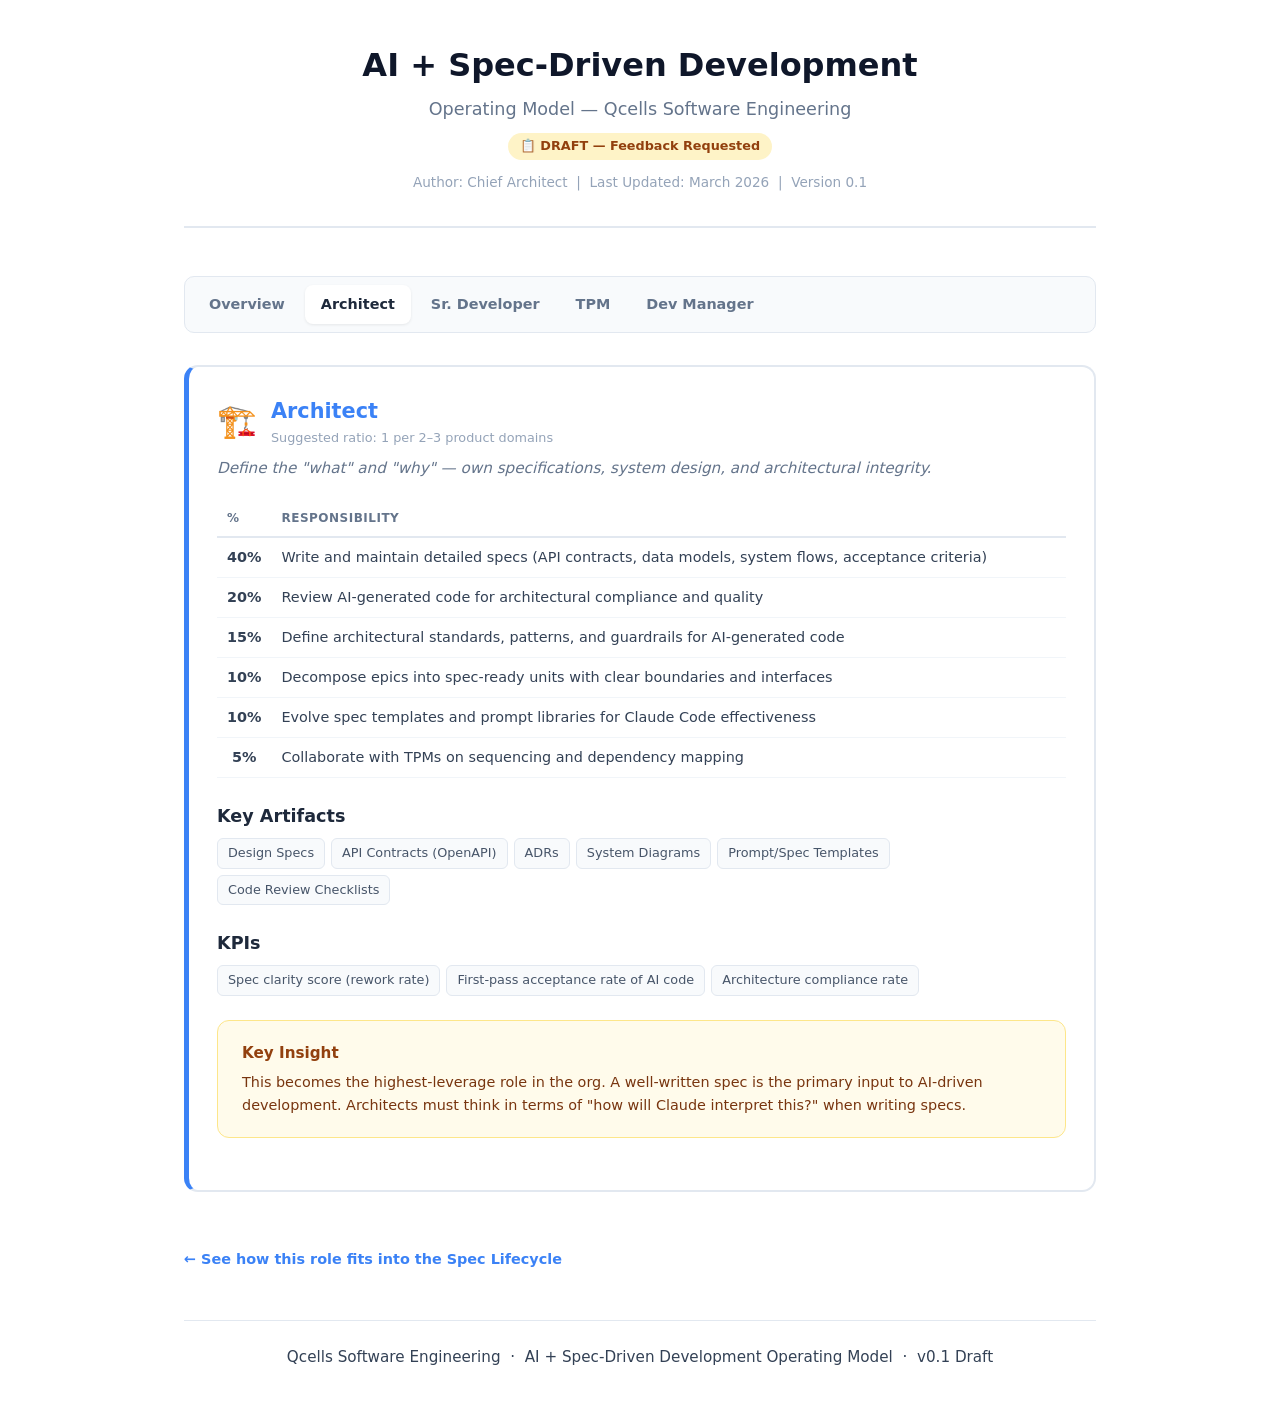
==== architect.html @ 60e292a3 "Split single-page site into multi-page navigation Replace the long-scrolling single page with an ove" ====
<!DOCTYPE html>
<html lang="en">
<head>
<meta charset="UTF-8">
<meta name="viewport" content="width=device-width, initial-scale=1.0">
<title>Architect — AI + SDD Operating Model — Qcells</title>
<link rel="stylesheet" href="styles.css">
</head>
<body>
<div class="container">

<header>
  <h1>AI + Spec-Driven Development</h1>
  <div class="subtitle">Operating Model — Qcells Software Engineering</div>
  <div class="status-badge">📋 DRAFT — Feedback Requested</div>
  <div class="meta">Author: Chief Architect &nbsp;|&nbsp; Last Updated: March 2026 &nbsp;|&nbsp; Version 0.1</div>
</header>

<nav class="site-nav">
  <a href="index.html" class="nav-link">Overview</a>
  <a href="architect.html" class="nav-link active">Architect</a>
  <a href="senior-developer.html" class="nav-link">Sr. Developer</a>
  <a href="tpm.html" class="nav-link">TPM</a>
  <a href="dev-manager.html" class="nav-link">Dev Manager</a>
</nav>

<div class="role-card architect">
  <div class="role-header">
    <span class="role-icon">🏗️</span>
    <div><div class="role-title">Architect</div><div class="role-ratio">Suggested ratio: 1 per 2–3 product domains</div></div>
  </div>
  <div class="role-mission">Define the "what" and "why" — own specifications, system design, and architectural integrity.</div>
  <table>
    <thead><tr><th>%</th><th>Responsibility</th></tr></thead>
    <tbody>
      <tr><td>40%</td><td>Write and maintain detailed specs (API contracts, data models, system flows, acceptance criteria)</td></tr>
      <tr><td>20%</td><td>Review AI-generated code for architectural compliance and quality</td></tr>
      <tr><td>15%</td><td>Define architectural standards, patterns, and guardrails for AI-generated code</td></tr>
      <tr><td>10%</td><td>Decompose epics into spec-ready units with clear boundaries and interfaces</td></tr>
      <tr><td>10%</td><td>Evolve spec templates and prompt libraries for Claude Code effectiveness</td></tr>
      <tr><td>5%</td><td>Collaborate with TPMs on sequencing and dependency mapping</td></tr>
    </tbody>
  </table>
  <h3>Key Artifacts</h3>
  <div class="tags">
    <span class="tag">Design Specs</span><span class="tag">API Contracts (OpenAPI)</span><span class="tag">ADRs</span><span class="tag">System Diagrams</span><span class="tag">Prompt/Spec Templates</span><span class="tag">Code Review Checklists</span>
  </div>
  <h3>KPIs</h3>
  <div class="tags">
    <span class="tag">Spec clarity score (rework rate)</span><span class="tag">First-pass acceptance rate of AI code</span><span class="tag">Architecture compliance rate</span>
  </div>
  <div class="callout">
    <h4>Key Insight</h4>
    <p>This becomes the highest-leverage role in the org. A well-written spec is the primary input to AI-driven development. Architects must think in terms of "how will Claude interpret this?" when writing specs.</p>
  </div>
</div>

<a href="index.html#lifecycle" class="back-link">← See how this role fits into the Spec Lifecycle</a>

<footer>
  <p>Qcells Software Engineering &nbsp;·&nbsp; AI + Spec-Driven Development Operating Model &nbsp;·&nbsp; v0.1 Draft</p>
</footer>

</div>
</body>
</html>
---- styles.css ----
:root { --blue: #3B82F6; --purple: #8B5CF6; --amber: #F59E0B; --green: #10B981; --slate: #1E293B; --muted: #64748B; --light: #F8FAFC; --border: #E2E8F0; }
* { margin: 0; padding: 0; box-sizing: border-box; }
body { font-family: system-ui, -apple-system, 'Segoe UI', sans-serif; color: var(--slate); background: #fff; line-height: 1.6; }
.container { max-width: 960px; margin: 0 auto; padding: 40px 24px; }
header { text-align: center; margin-bottom: 48px; padding-bottom: 32px; border-bottom: 2px solid var(--border); }
header h1 { font-size: 2rem; font-weight: 800; color: #0F172A; margin-bottom: 4px; }
header .subtitle { font-size: 1.1rem; color: var(--muted); }
header .meta { font-size: 0.85rem; color: #94A3B8; margin-top: 12px; }
.status-badge { display: inline-block; background: #FEF3C7; color: #92400E; font-weight: 600; font-size: 0.8rem; padding: 3px 12px; border-radius: 20px; margin-top: 10px; }
h2 { font-size: 1.5rem; font-weight: 700; color: #0F172A; margin: 48px 0 8px; }
h2 .num { color: var(--muted); font-weight: 400; margin-right: 6px; }
h3 { font-size: 1.1rem; font-weight: 700; margin: 24px 0 8px; }
p, li { font-size: 0.95rem; color: #334155; }
.lead { font-size: 1.05rem; color: var(--muted); margin-bottom: 32px; }
.callout { background: #FFFBEB; border: 1px solid #FDE68A; border-radius: 12px; padding: 20px 24px; margin: 24px 0; }
.callout h4 { color: #92400E; font-size: 0.95rem; margin-bottom: 6px; }
.callout p { color: #78350F; font-size: 0.9rem; }

/* Navigation */
.site-nav { display: flex; flex-wrap: wrap; gap: 4px; margin-bottom: 32px; padding: 8px; background: var(--light); border-radius: 10px; border: 1px solid var(--border); }
.nav-link { padding: 8px 16px; border-radius: 8px; font-size: 0.9rem; font-weight: 600; color: var(--muted); text-decoration: none; transition: background 0.2s, color 0.2s; }
.nav-link:hover { background: #E2E8F0; color: var(--slate); }
.nav-link.active { background: #fff; color: var(--slate); box-shadow: 0 1px 3px rgba(0,0,0,0.08); }

/* Role Cards */
.role-card { border: 2px solid var(--border); border-radius: 14px; padding: 28px; margin-bottom: 24px; transition: border-color 0.2s; }
.role-card:hover { border-color: #CBD5E1; }
.role-header { display: flex; align-items: center; gap: 14px; margin-bottom: 6px; }
.role-icon { font-size: 2rem; }
.role-title { font-size: 1.3rem; font-weight: 700; }
.role-ratio { font-size: 0.8rem; color: #94A3B8; }
.role-mission { font-style: italic; color: var(--muted); margin: 8px 0 20px; font-size: 0.95rem; }
.role-card.architect { border-left: 5px solid var(--blue); }
.role-card.architect .role-title { color: var(--blue); }
.role-card.srdev { border-left: 5px solid var(--purple); }
.role-card.srdev .role-title { color: var(--purple); }
.role-card.tpm { border-left: 5px solid var(--amber); }
.role-card.tpm .role-title { color: var(--amber); }
.role-card.devmgr { border-left: 5px solid var(--green); }
.role-card.devmgr .role-title { color: var(--green); }

/* Role Summary Grid (overview page) */
.role-grid { display: grid; grid-template-columns: 1fr 1fr; gap: 16px; margin: 20px 0 40px; }
.role-summary { display: block; text-decoration: none; color: inherit; border: 2px solid var(--border); border-radius: 14px; padding: 24px; transition: border-color 0.2s, box-shadow 0.2s; }
.role-summary:hover { border-color: #CBD5E1; box-shadow: 0 2px 8px rgba(0,0,0,0.06); }
.role-summary.architect { border-left: 5px solid var(--blue); }
.role-summary.srdev { border-left: 5px solid var(--purple); }
.role-summary.tpm { border-left: 5px solid var(--amber); }
.role-summary.devmgr { border-left: 5px solid var(--green); }
.role-summary .role-mission { margin: 8px 0 12px; }
.role-link { font-size: 0.85rem; font-weight: 600; color: var(--blue); }
.role-summary.srdev .role-link { color: var(--purple); }
.role-summary.tpm .role-link { color: var(--amber); }
.role-summary.devmgr .role-link { color: var(--green); }

/* Allocation Table */
table { width: 100%; border-collapse: collapse; margin: 12px 0 20px; font-size: 0.9rem; }
th { text-align: left; font-weight: 700; color: var(--muted); text-transform: uppercase; font-size: 0.75rem; letter-spacing: 0.5px; padding: 8px 10px; border-bottom: 2px solid var(--border); }
td { padding: 8px 10px; border-bottom: 1px solid #F1F5F9; color: #334155; }
td:first-child { font-weight: 600; width: 50px; text-align: center; }
.bar-cell { position: relative; }
.bar { height: 6px; border-radius: 3px; position: absolute; bottom: 6px; left: 10px; opacity: 0.25; }
.architect .bar { background: var(--blue); }
.srdev .bar { background: var(--purple); }
.tpm .bar { background: var(--amber); }
.devmgr .bar { background: var(--green); }

/* Tags */
.tags { display: flex; flex-wrap: wrap; gap: 6px; margin: 8px 0; }
.tag { background: var(--light); border: 1px solid var(--border); border-radius: 6px; padding: 4px 10px; font-size: 0.8rem; color: #475569; }

/* Lifecycle */
.lifecycle { display: flex; flex-direction: column; gap: 0; margin: 20px 0; }
.phase { display: flex; align-items: stretch; }
.phase-num { width: 44px; display: flex; flex-direction: column; align-items: center; }
.phase-dot { width: 32px; height: 32px; border-radius: 50%; color: #fff; display: flex; align-items: center; justify-content: center; font-weight: 700; font-size: 0.85rem; flex-shrink: 0; }
.phase-line { width: 2px; flex: 1; background: var(--border); }
.phase-content { flex: 1; border: 1px solid var(--border); border-radius: 10px; padding: 14px 18px; margin: 0 0 8px 12px; }
.phase-content h4 { font-size: 1rem; font-weight: 700; margin-bottom: 2px; }
.phase-content .owner { font-size: 0.8rem; color: #94A3B8; font-weight: 600; }
.phase-content p { font-size: 0.88rem; color: var(--muted); margin-top: 4px; }

/* Exec Metrics */
.metrics-grid { display: grid; grid-template-columns: 1fr 1fr; gap: 14px; margin: 16px 0; }
.metric-card { background: var(--light); border-radius: 10px; padding: 16px; }
.metric-card h4 { font-size: 0.95rem; font-weight: 700; color: #334155; margin-bottom: 4px; }
.metric-card p { font-size: 0.85rem; color: var(--muted); }
.metric-card .target { font-size: 0.8rem; font-weight: 600; color: var(--blue); margin-top: 6px; }

/* Reporting Tiers */
.tier { display: flex; align-items: center; gap: 16px; padding: 16px; border-radius: 10px; background: var(--light); margin-bottom: 8px; }
.tier-label { min-width: 90px; }
.tier-label strong { display: block; font-size: 0.95rem; }
.tier-label span { font-size: 0.75rem; color: #94A3B8; }
.tier-desc { flex: 1; }
.tier-desc strong { font-size: 0.9rem; color: #334155; display: block; }
.tier-desc span { font-size: 0.85rem; color: var(--muted); }
.tier.strategic { border-left: 4px solid #EF4444; }
.tier.strategic .tier-label strong { color: #EF4444; }
.tier.tactical { border-left: 4px solid var(--amber); }
.tier.tactical .tier-label strong { color: var(--amber); }
.tier.operational { border-left: 4px solid var(--green); }
.tier.operational .tier-label strong { color: var(--green); }

/* Before/After */
.comparison { display: grid; grid-template-columns: 1fr 1fr; gap: 16px; margin: 16px 0; }
.compare-box { border-radius: 12px; padding: 20px; }
.compare-box.before { background: #FEF2F2; border: 1px solid #FECACA; }
.compare-box.before h4 { color: #991B1B; }
.compare-box.after { background: #ECFDF5; border: 1px solid #A7F3D0; }
.compare-box.after h4 { color: #065F46; }
.compare-box h4 { font-size: 1rem; margin-bottom: 8px; }
.compare-box p { font-size: 0.88rem; }

/* Feedback Section */
.feedback-section { background: #EFF6FF; border: 1px solid #BFDBFE; border-radius: 12px; padding: 24px; margin: 40px 0 0; }
.feedback-section h3 { color: #1E40AF; margin: 0 0 8px; }
.feedback-section p { color: #1E3A5F; font-size: 0.9rem; }
.feedback-section code { background: #DBEAFE; padding: 2px 6px; border-radius: 4px; font-size: 0.85rem; }

/* Back link */
.back-link { display: inline-block; margin-top: 32px; font-size: 0.9rem; font-weight: 600; color: var(--blue); text-decoration: none; }
.back-link:hover { text-decoration: underline; }

footer { text-align: center; margin-top: 48px; padding-top: 24px; border-top: 1px solid var(--border); color: #94A3B8; font-size: 0.8rem; }

@media (max-width: 640px) {
  .metrics-grid, .comparison, .role-grid { grid-template-columns: 1fr; }
  header h1 { font-size: 1.5rem; }
  .site-nav { gap: 2px; }
  .nav-link { padding: 6px 10px; font-size: 0.8rem; }
}
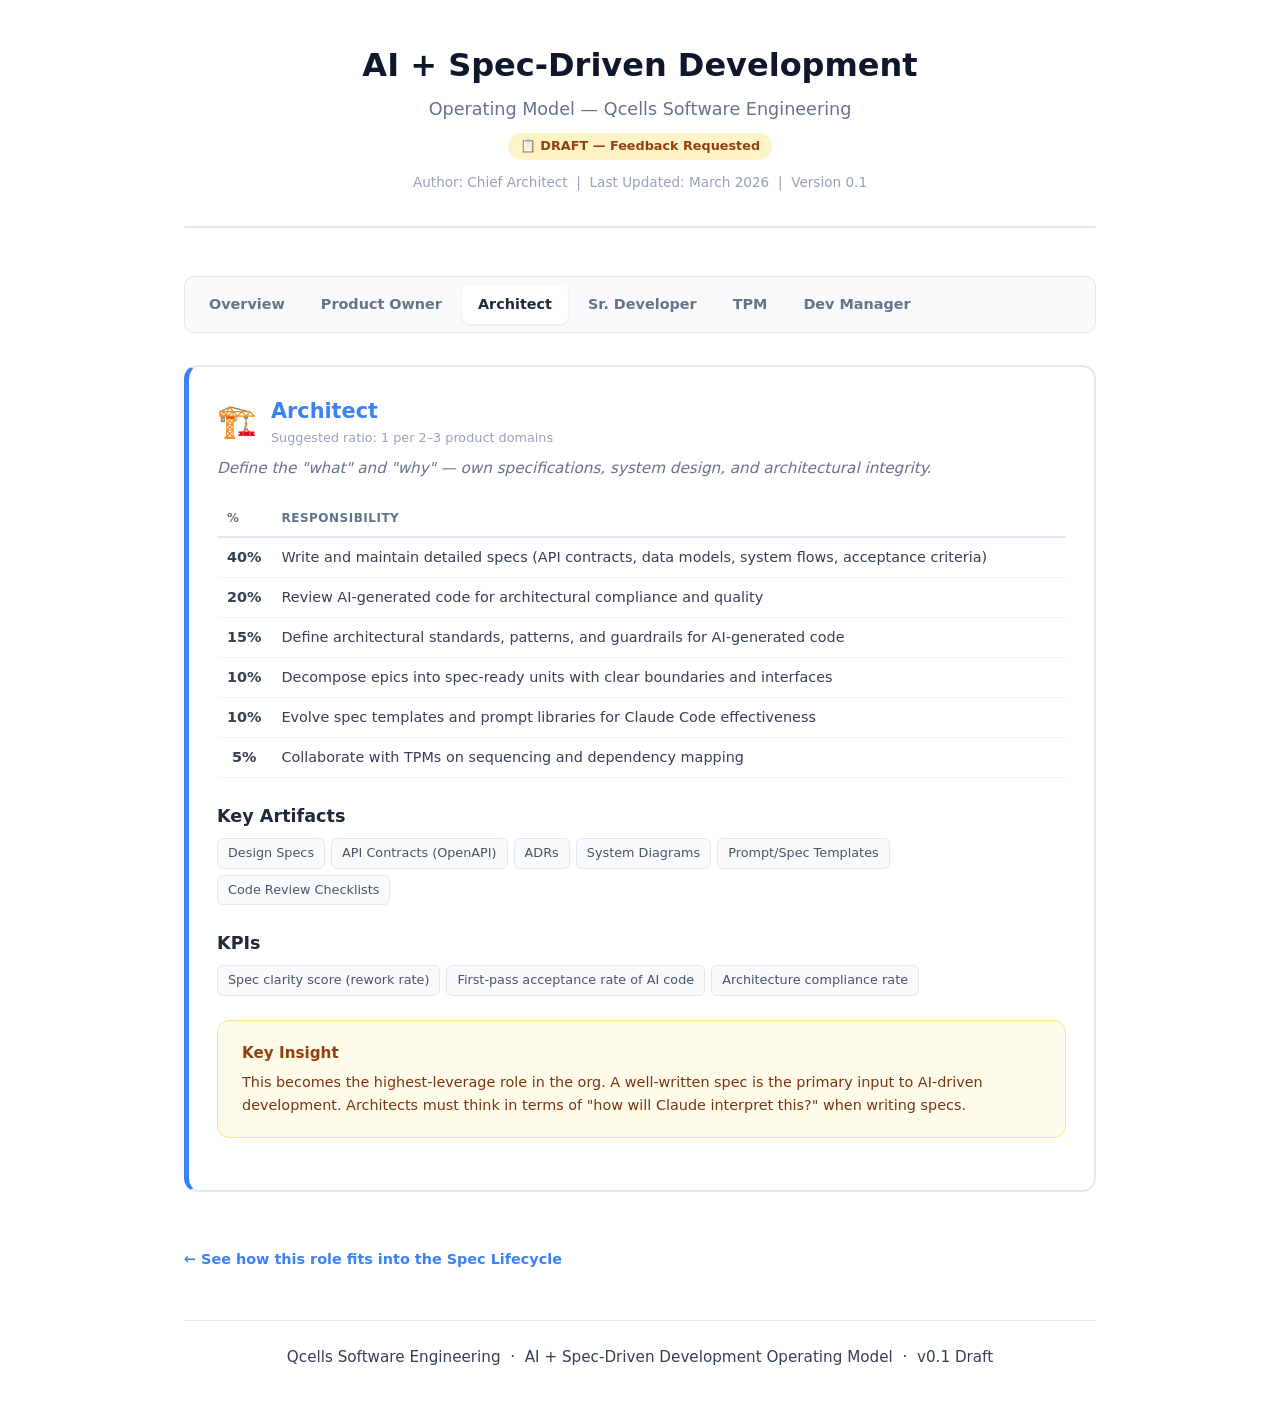
==== commit 8a935ca1: "Add Product Owner role to operating model New role bridging business stakeholders and engineering: o" ====
--- a/architect.html
+++ b/architect.html
@@ -18,6 +18,7 @@
 
 <nav class="site-nav">
   <a href="index.html" class="nav-link">Overview</a>
+  <a href="product-owner.html" class="nav-link">Product Owner</a>
   <a href="architect.html" class="nav-link active">Architect</a>
   <a href="senior-developer.html" class="nav-link">Sr. Developer</a>
   <a href="tpm.html" class="nav-link">TPM</a>
--- a/styles.css
+++ b/styles.css
@@ -1,4 +1,4 @@
-:root { --blue: #3B82F6; --purple: #8B5CF6; --amber: #F59E0B; --green: #10B981; --slate: #1E293B; --muted: #64748B; --light: #F8FAFC; --border: #E2E8F0; }
+:root { --blue: #3B82F6; --purple: #8B5CF6; --amber: #F59E0B; --green: #10B981; --rose: #E11D48; --slate: #1E293B; --muted: #64748B; --light: #F8FAFC; --border: #E2E8F0; }
 * { margin: 0; padding: 0; box-sizing: border-box; }
 body { font-family: system-ui, -apple-system, 'Segoe UI', sans-serif; color: var(--slate); background: #fff; line-height: 1.6; }
 .container { max-width: 960px; margin: 0 auto; padding: 40px 24px; }
@@ -38,6 +38,8 @@
 .role-card.tpm .role-title { color: var(--amber); }
 .role-card.devmgr { border-left: 5px solid var(--green); }
 .role-card.devmgr .role-title { color: var(--green); }
+.role-card.po { border-left: 5px solid var(--rose); }
+.role-card.po .role-title { color: var(--rose); }
 
 /* Role Summary Grid (overview page) */
 .role-grid { display: grid; grid-template-columns: 1fr 1fr; gap: 16px; margin: 20px 0 40px; }
@@ -47,11 +49,13 @@
 .role-summary.srdev { border-left: 5px solid var(--purple); }
 .role-summary.tpm { border-left: 5px solid var(--amber); }
 .role-summary.devmgr { border-left: 5px solid var(--green); }
+.role-summary.po { border-left: 5px solid var(--rose); }
 .role-summary .role-mission { margin: 8px 0 12px; }
 .role-link { font-size: 0.85rem; font-weight: 600; color: var(--blue); }
 .role-summary.srdev .role-link { color: var(--purple); }
 .role-summary.tpm .role-link { color: var(--amber); }
 .role-summary.devmgr .role-link { color: var(--green); }
+.role-summary.po .role-link { color: var(--rose); }
 
 /* Allocation Table */
 table { width: 100%; border-collapse: collapse; margin: 12px 0 20px; font-size: 0.9rem; }
@@ -64,6 +68,7 @@
 .srdev .bar { background: var(--purple); }
 .tpm .bar { background: var(--amber); }
 .devmgr .bar { background: var(--green); }
+.po .bar { background: var(--rose); }
 
 /* Tags */
 .tags { display: flex; flex-wrap: wrap; gap: 6px; margin: 8px 0; }
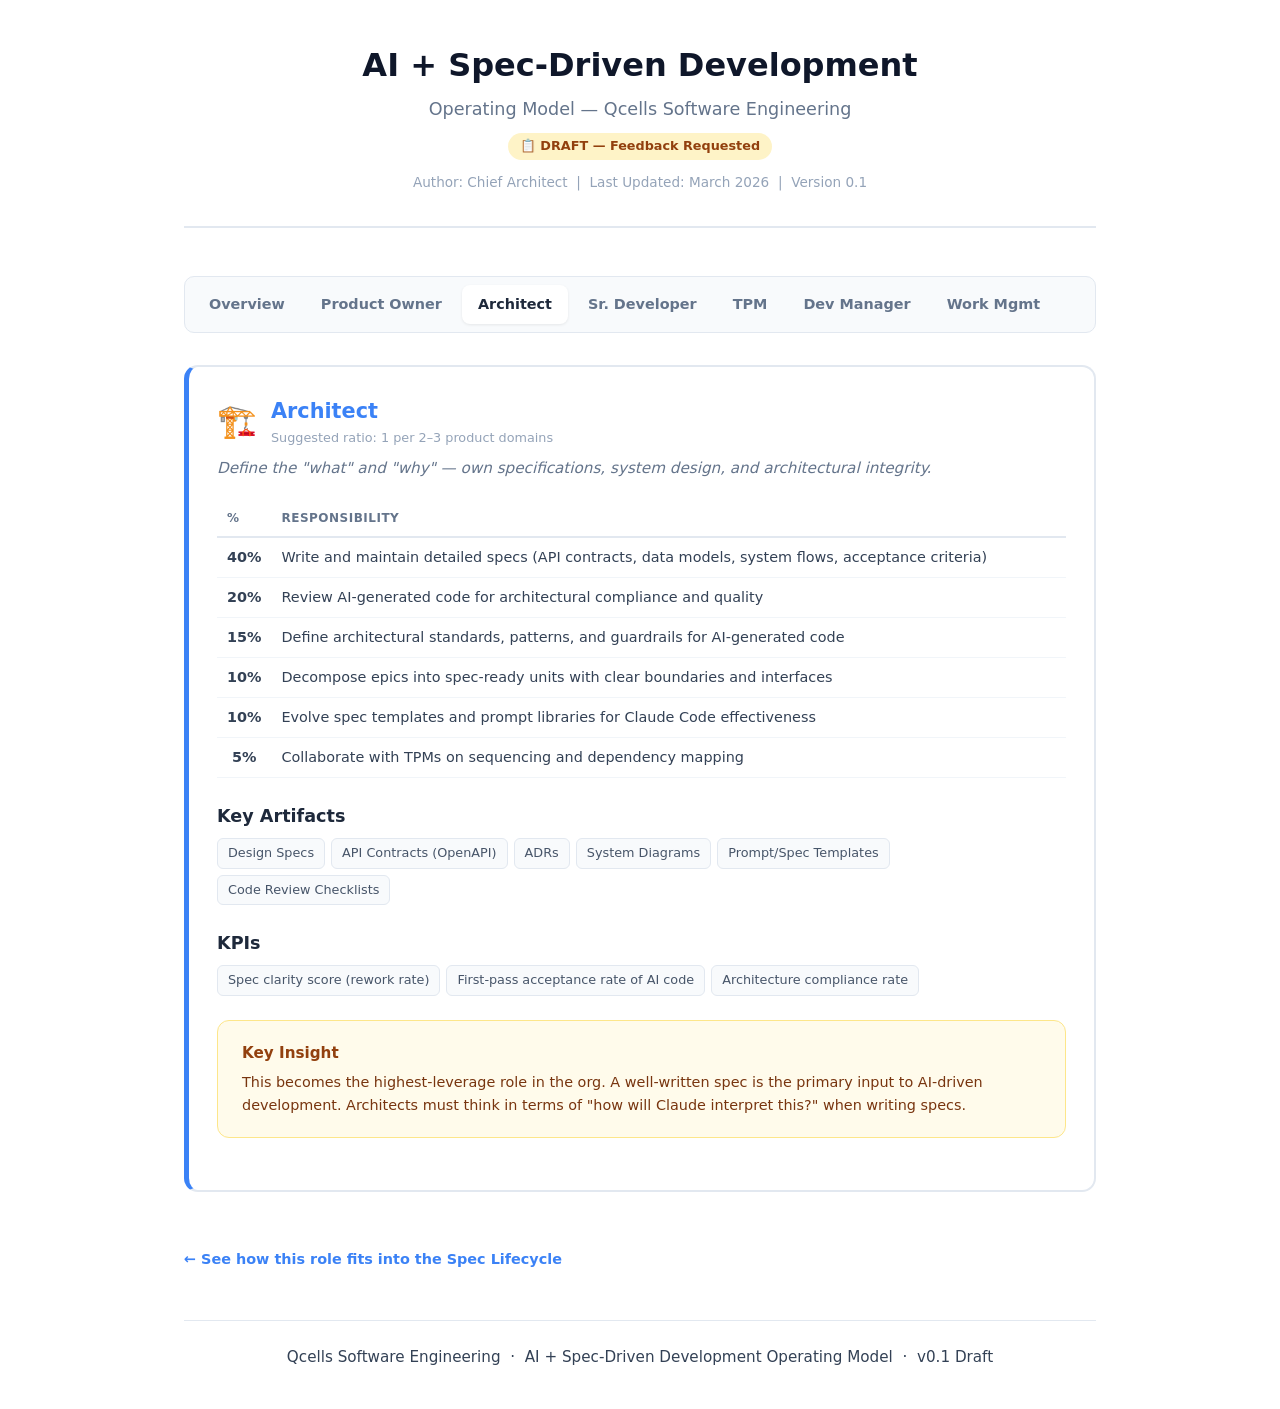
==== commit 520d8a33: "Add Work Management page with ADO and Scrum-to-SDD mapping New dedicated page covering how day-to-da" ====
--- a/architect.html
+++ b/architect.html
@@ -23,6 +23,7 @@
   <a href="senior-developer.html" class="nav-link">Sr. Developer</a>
   <a href="tpm.html" class="nav-link">TPM</a>
   <a href="dev-manager.html" class="nav-link">Dev Manager</a>
+  <a href="work-management.html" class="nav-link">Work Mgmt</a>
 </nav>
 
 <div class="role-card architect">
--- a/styles.css
+++ b/styles.css
@@ -123,6 +123,9 @@
 .feedback-section p { color: #1E3A5F; font-size: 0.9rem; }
 .feedback-section code { background: #DBEAFE; padding: 2px 6px; border-radius: 4px; font-size: 0.85rem; }
 
+/* Wide tables (ceremony/cadence, mapping tables) */
+.wide-table td:first-child { width: auto; text-align: left; }
+
 /* Back link */
 .back-link { display: inline-block; margin-top: 32px; font-size: 0.9rem; font-weight: 600; color: var(--blue); text-decoration: none; }
 .back-link:hover { text-decoration: underline; }
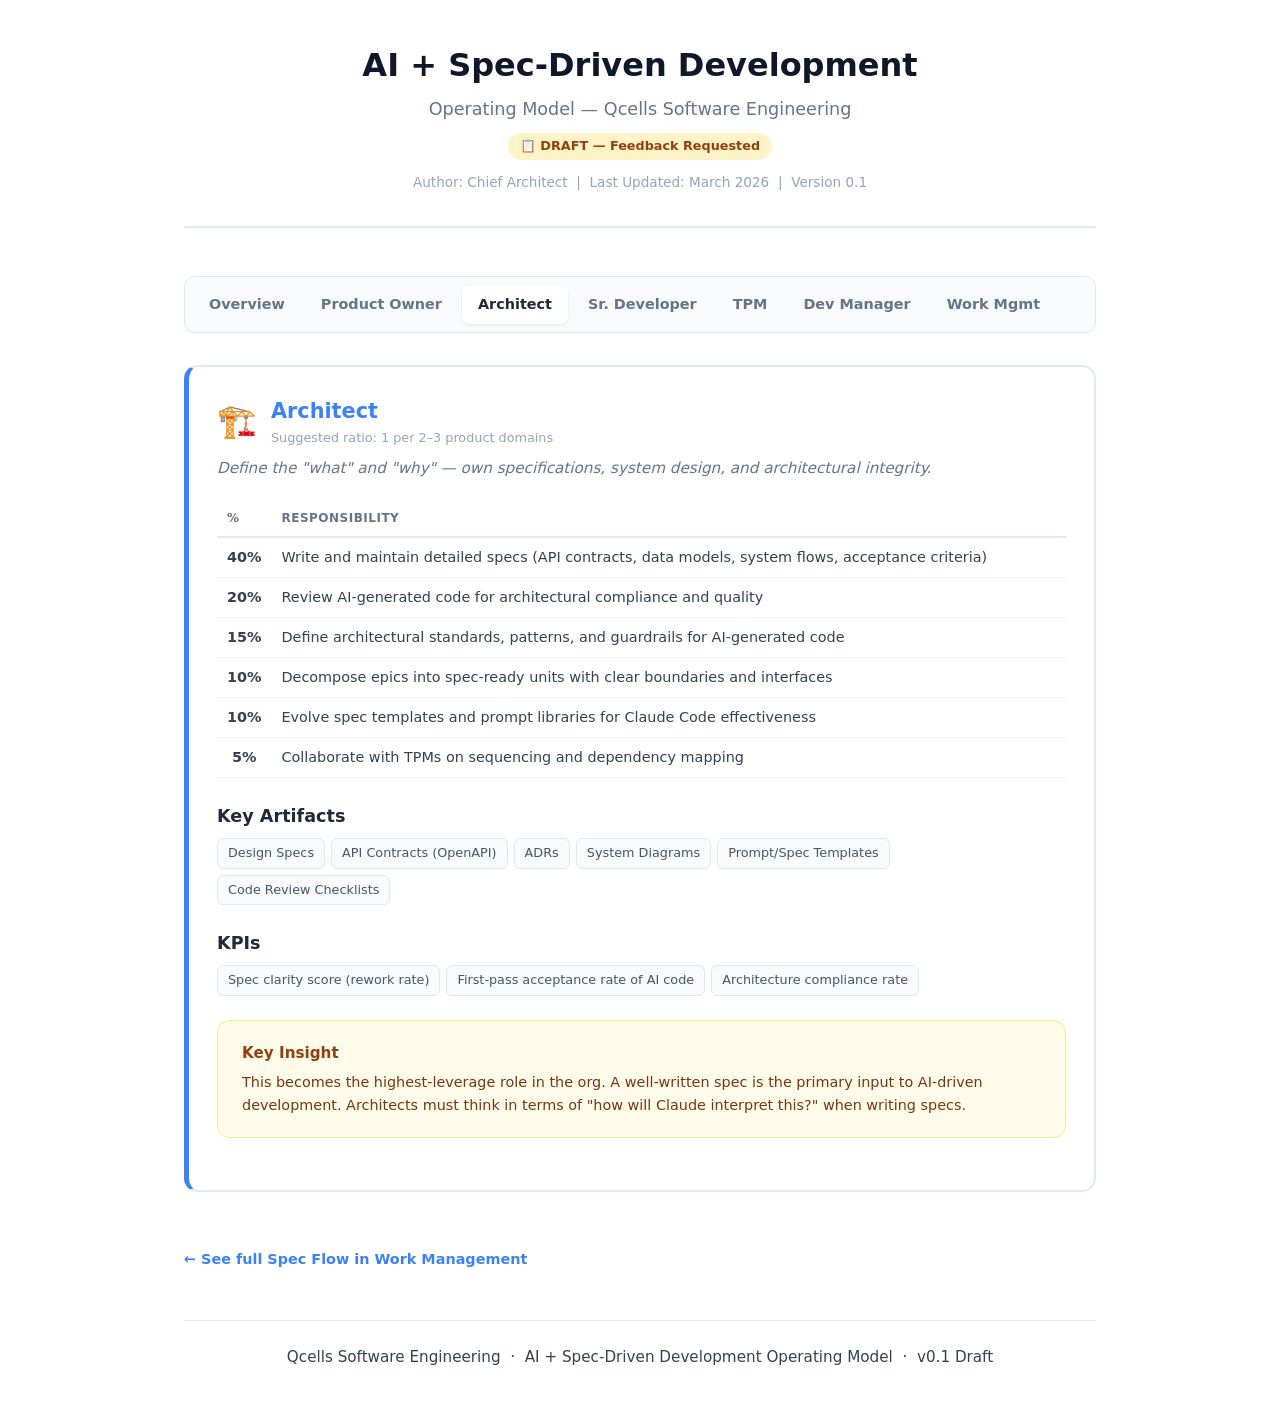
==== commit 0fb3929f: "Redesign overview page for clarity and conciseness Replace verbose duplicated content (7-phase lifec" ====
--- a/architect.html
+++ b/architect.html
@@ -57,7 +57,7 @@
   </div>
 </div>
 
-<a href="index.html#lifecycle" class="back-link">← See how this role fits into the Spec Lifecycle</a>
+<a href="work-management.html#spec-flow" class="back-link">← See full Spec Flow in Work Management</a>
 
 <footer>
   <p>Qcells Software Engineering &nbsp;·&nbsp; AI + Spec-Driven Development Operating Model &nbsp;·&nbsp; v0.1 Draft</p>
